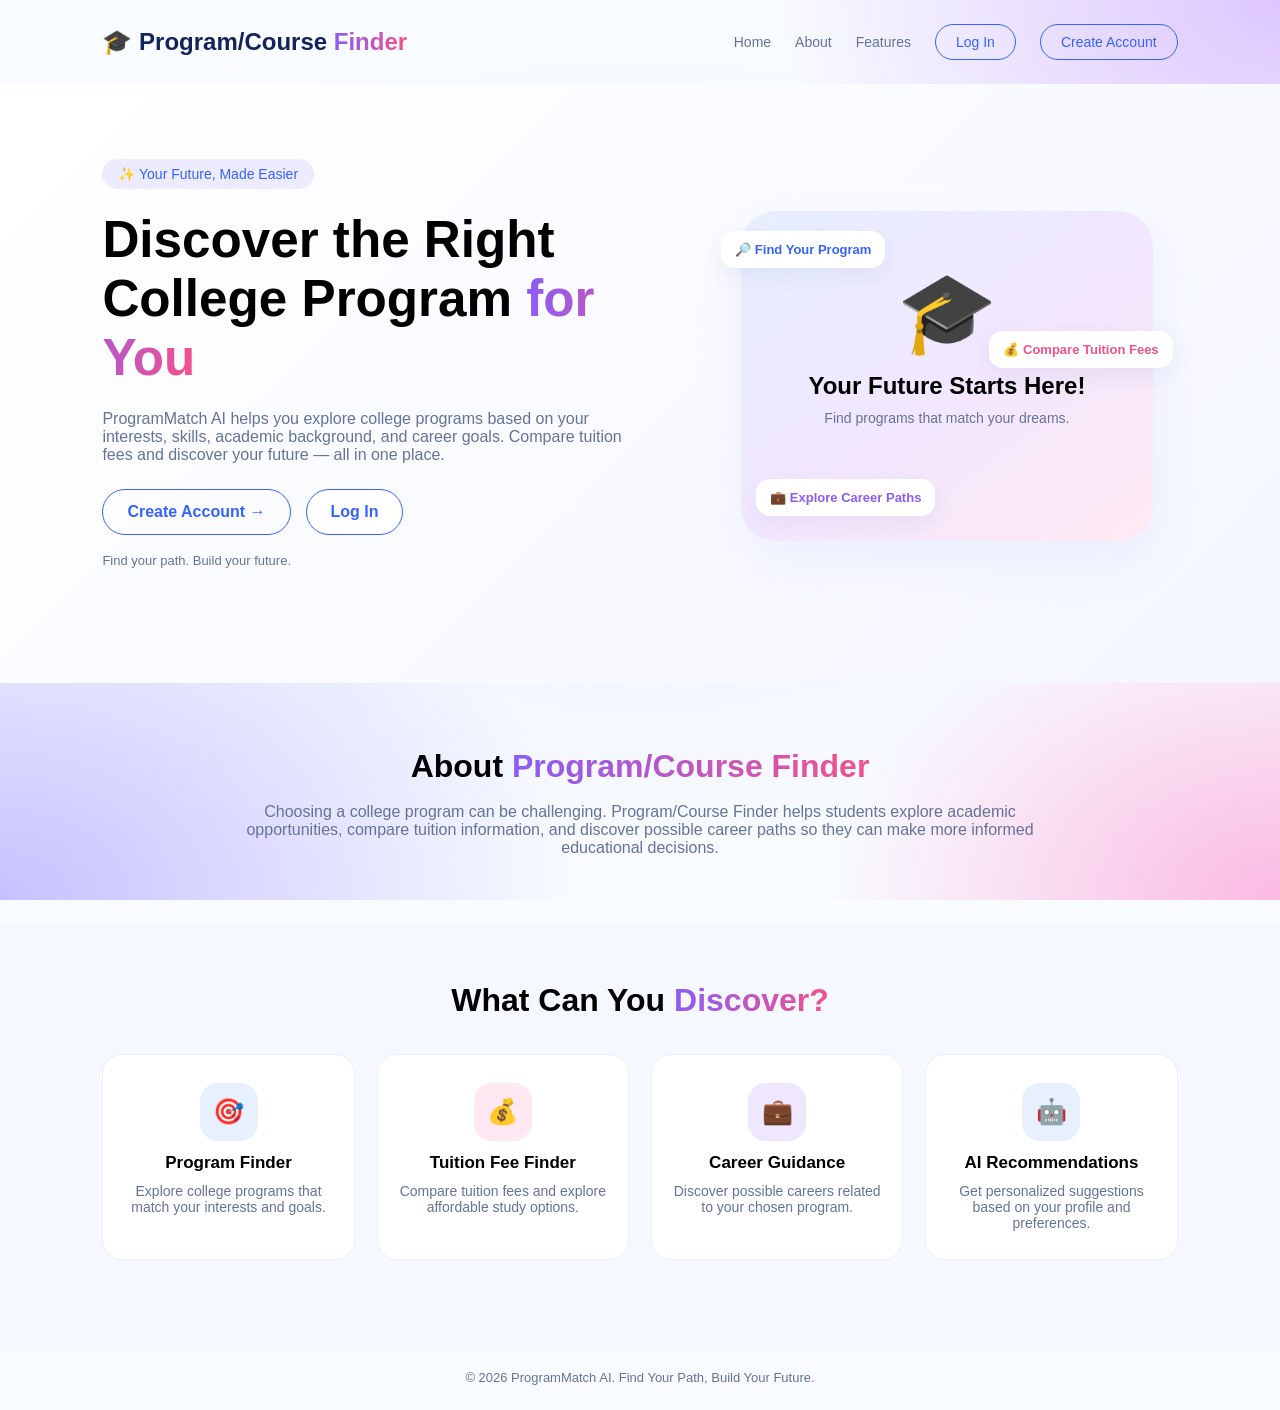
==== index.html @ a8b64239 "Initial commit: CourseHub Finder frontend" ====
<!DOCTYPE html>
<html lang="en">
<head>
    <meta charset="UTF-8">
    <meta name="viewport" content="width=device-width, initial-scale=1.0">
    <title>ProgramMatch AI | Program/Course Finder</title>

    <style>
        * {
            margin: 0;
            padding: 0;
            box-sizing: border-box;
            scroll-behavior: smooth;
        }

        :root {
            --blue: #3563ff;
            --purple: #8b5cf6;
            --pink: #f4518c;
            --dark: #14245b;
            --muted: #647397;
        }

        body {
            margin: 0;
            min-height: 100vh;
            font-family: Arial, sans-serif;

            background:
        radial-gradient(
            ellipse at 0% 100%,
            rgba(137, 123, 255, 0.45) 0%,
            transparent 32%
        ),
        radial-gradient(
            ellipse at 100% 0%,
            rgba(199, 155, 255, 0.55) 0%,
            transparent 28%
        ),
        radial-gradient(
            ellipse at 100% 100%,
            rgba(255, 105, 190, 0.45) 0%,
            transparent 25%
        ),
        radial-gradient(
            ellipse at 50% 50%,
            rgba(226, 237, 255, 0.6) 0%,
            transparent 65%
        ),
        #f8fbff;

        background-attachment: fixed;
        overflow-x: hidden;
        }

        a {
            text-decoration: none;
        }

        /* Navigation */
        .navbar {
            display: flex;
            justify-content: space-between;
            align-items: center;
            padding: 24px 8%;
            gap: 25px;
        }

        .logo {
            font-size: 24px;
            font-weight: bold;
            color: var(--dark);
        }

        .logo span,
        .gradient-text {
            background: linear-gradient(
                90deg, var(--purple), var(--pink)
            );
            -webkit-background-clip: text;
            background-clip: text;
            color: transparent;
        }

        .navbar nav {
            display: flex;
            align-items: center;
            gap: 24px;
        }

        .navbar nav a {
            color: var(--muted);
            font-size: 14px;
        }

        .navbar nav a:hover {
            color: var(--blue);
        }

        .navbar nav .login-btn {
            color: var(--blue);
            border: 1px solid var(--blue);
            padding: 9px 20px;
            border-radius: 30px;
        }

        .navbar nav .register-btn,
        .primary-btn {
            color: var(--blue);
            border: 1px solid var(--blue);
            padding: 9px 20px;
            border-radius: 30px;
        }

        /* Hero Section */
        .hero {
            display: grid;
            grid-template-columns: 1.1fr 0.9fr;
            align-items: center;
            gap: 50px;
            padding: 75px 8% 90px;
            background: linear-gradient(135deg, #fff, #f4f6ff);
        }

        .tagline {
            display: inline-block;
            padding: 7px 16px;
            border-radius: 30px;
            background: #ecebff;
            color: var(--blue);
            font-size: 14px;
            margin-bottom: 22px;
        }

        .hero h1 {
            font-size: clamp(36px, 4vw, 56px);
            line-height: 1.15;
            margin-bottom: 22px;
        }

        .hero-content > p {
            color: var(--muted);
            max-width: 550px;
            margin-bottom: 25px;
        }

        .hero-buttons {
            display: flex;
            flex-wrap: wrap;
            gap: 15px;
            margin-bottom: 18px;
        }

        .primary-btn,
        .secondary-btn {
            display: inline-block;
            padding: 13px 24px;
            border-radius: 30px;
            font-weight: bold;
            transition: 0.2s;
        }

        .primary-btn:hover,
        .secondary-btn:hover {
            transform: translateY(-3px);
        }

        .secondary-btn {
            color: var(--blue);
            border: 1px solid var(--blue);
            background: white;
        }

        .small-text {
            color: #8792ad;
            font-size: 13px;
        }

        /* Illustration Panel */
        .hero-visual {
            display: flex;
            justify-content: center;
            align-items: center;
            padding: 25px;
        }

        .illustration-card {
            position: relative;
            width: 100%;
            max-width: 420px;
            min-height: 330px;
            padding: 55px 25px;
            text-align: center;
            border-radius: 35px;
            background: linear-gradient(
                145deg, #e7efff, #f1e7ff, #ffe9f3
            );
            box-shadow: 0 20px 50px #6d83ff15;
        }

        .illustration-icon {
            font-size: 80px;
            margin-bottom: 12px;
        }

        .illustration-card h2 {
            margin-bottom: 10px;
        }

        .illustration-card p {
            color: var(--muted);
            font-size: 14px;
        }

        .floating-card {
            position: absolute;
            background: white;
            padding: 11px 14px;
            border-radius: 14px;
            font-size: 13px;
            font-weight: bold;
            box-shadow: 0 8px 25px #253b7010;
        }

        .blue-card {
            top: 20px;
            left: -20px;
            color: var(--blue);
        }

        .pink-card {
            top: 120px;
            right: -20px;
            color: var(--pink);
        }

        .purple-card {
            bottom: 25px;
            left: 15px;
            color: var(--purple);
        }

        /* About */
        .about {
            padding: 65px 8%;
            text-align: center;
        }

        .about h2,
        .features h2 {
            font-size: 32px;
            margin-bottom: 18px;
        }

        .about p {
            max-width: 800px;
            margin: auto;
            color: var(--muted);
        }

        /* Features */
        .features {
            padding: 60px 8% 85px;
            text-align: center;
            background: #f6f8ff;
        }

        .feature-grid {
            display: grid;
            grid-template-columns: repeat(4, 1fr);
            gap: 22px;
            margin-top: 35px;
        }

        .feature-card {
            background: white;
            padding: 28px 20px;
            border: 1px solid #edf0fa;
            border-radius: 20px;
            transition: 0.2s;
        }

        .feature-card:hover {
            transform: translateY(-5px);
            box-shadow: 0 12px 30px #253b7010;
        }

        .feature-icon {
            display: inline-flex;
            justify-content: center;
            align-items: center;
            width: 58px;
            height: 58px;
            border-radius: 18px;
            font-size: 25px;
            margin-bottom: 12px;
        }

        .blue-icon {
            background: #e8efff;
        }

        .pink-icon {
            background: #ffe8f2;
        }

        .purple-icon {
            background: #eee7ff;
        }

        .feature-card h3 {
            margin-bottom: 10px;
            font-size: 17px;
        }

        .feature-card p {
            color: var(--muted);
            font-size: 14px;
        }

        /* Footer */
        footer {
            text-align: center;
            padding: 25px;
            color: var(--muted);
            font-size: 13px;
        }

        /* Mobile Responsive */
        @media (max-width: 900px) {
            .navbar {
                flex-direction: column;
            }

            .navbar nav {
                flex-wrap: wrap;
                justify-content: center;
                gap: 14px;
            }

            .hero {
                grid-template-columns: 1fr;
                padding: 50px 7%;
            }

            .feature-grid {
                grid-template-columns: repeat(2, 1fr);
            }
        }

        @media (max-width: 520px) {
            .hero h1 {
                font-size: 36px;
            }

            .feature-grid {
                grid-template-columns: 1fr;
            }

            .floating-card {
                font-size: 10px;
                padding: 8px;
            }

            .blue-card {
                left: -10px;
            }

            .pink-card {
                right: -10px;
            }
        }
    </style>
</head>

<body>

    <header class="navbar">
        <a href="index.html" class="logo">
            🎓  Program/Course <span>Finder</span>
        </a>

        <nav>
            <a href="#home">Home</a>
            <a href="#about">About</a>
            <a href="#features">Features</a>
            <a href="login.html" class="login-btn">Log In</a>
            <a href="register.html" class="register-btn">
                Create Account
            </a>
        </nav>
    </header>

    <main>
        <section class="hero" id="home">

            <div class="hero-content">
                <span class="tagline">
                    ✨ Your Future, Made Easier
                </span>

                <h1>
                    Discover the Right College Program
                    <span class="gradient-text">for You</span>
                </h1>

                <p>
                    ProgramMatch AI helps you explore college programs
                    based on your interests, skills, academic background,
                    and career goals. Compare tuition fees and discover
                    your future — all in one place.
                </p>

                <div class="hero-buttons">
                    <a href="register.html" class="primary-btn">
                        Create Account →
                    </a>

                    <a href="login.html" class="secondary-btn">
                        Log In
                    </a>
                </div>

                <p class="small-text">
                    Find your path. Build your future.
                </p>
            </div>

            <div class="hero-visual">
                <div class="illustration-card">
                    <div class="illustration-icon">🎓</div>

                    <h2>Your Future Starts Here!</h2>

                    <p>
                        Find programs that match your dreams.
                    </p>

                    <div class="floating-card blue-card">
                        🔎 Find Your Program
                    </div>

                    <div class="floating-card pink-card">
                        💰 Compare Tuition Fees
                    </div>

                    <div class="floating-card purple-card">
                        💼 Explore Career Paths
                    </div>
                </div>
            </div>

        </section>

        <section class="about" id="about">
            <h2>About <span class="gradient-text">Program/Course Finder </span></h2>

            <p>
                Choosing a college program can be challenging.
                Program/Course Finder helps students explore academic
                opportunities, compare tuition information, and
                discover possible career paths so they can make
                more informed educational decisions.
            </p>
        </section>

        <section class="features" id="features">
            <h2>What Can You <span class="gradient-text">Discover?</span></h2>

            <div class="feature-grid">

                <article class="feature-card">
                    <div class="feature-icon blue-icon">🎯</div>
                    <h3>Program Finder</h3>
                    <p>
                        Explore college programs that match
                        your interests and goals.
                    </p>
                </article>

                <article class="feature-card">
                    <div class="feature-icon pink-icon">💰</div>
                    <h3>Tuition Fee Finder</h3>
                    <p>
                        Compare tuition fees and explore
                        affordable study options.
                    </p>
                </article>

                <article class="feature-card">
                    <div class="feature-icon purple-icon">💼</div>
                    <h3>Career Guidance</h3>
                    <p>
                        Discover possible careers related
                        to your chosen program.
                    </p>
                </article>

                <article class="feature-card">
                    <div class="feature-icon blue-icon">🤖</div>
                    <h3>AI Recommendations</h3>
                    <p>
                        Get personalized suggestions based
                        on your profile and preferences.
                    </p>
                </article>

            </div>
        </section>
    </main>

    <footer>
        © 2026 ProgramMatch AI. Find Your Path, Build Your Future.
    </footer>

</body>
</html>
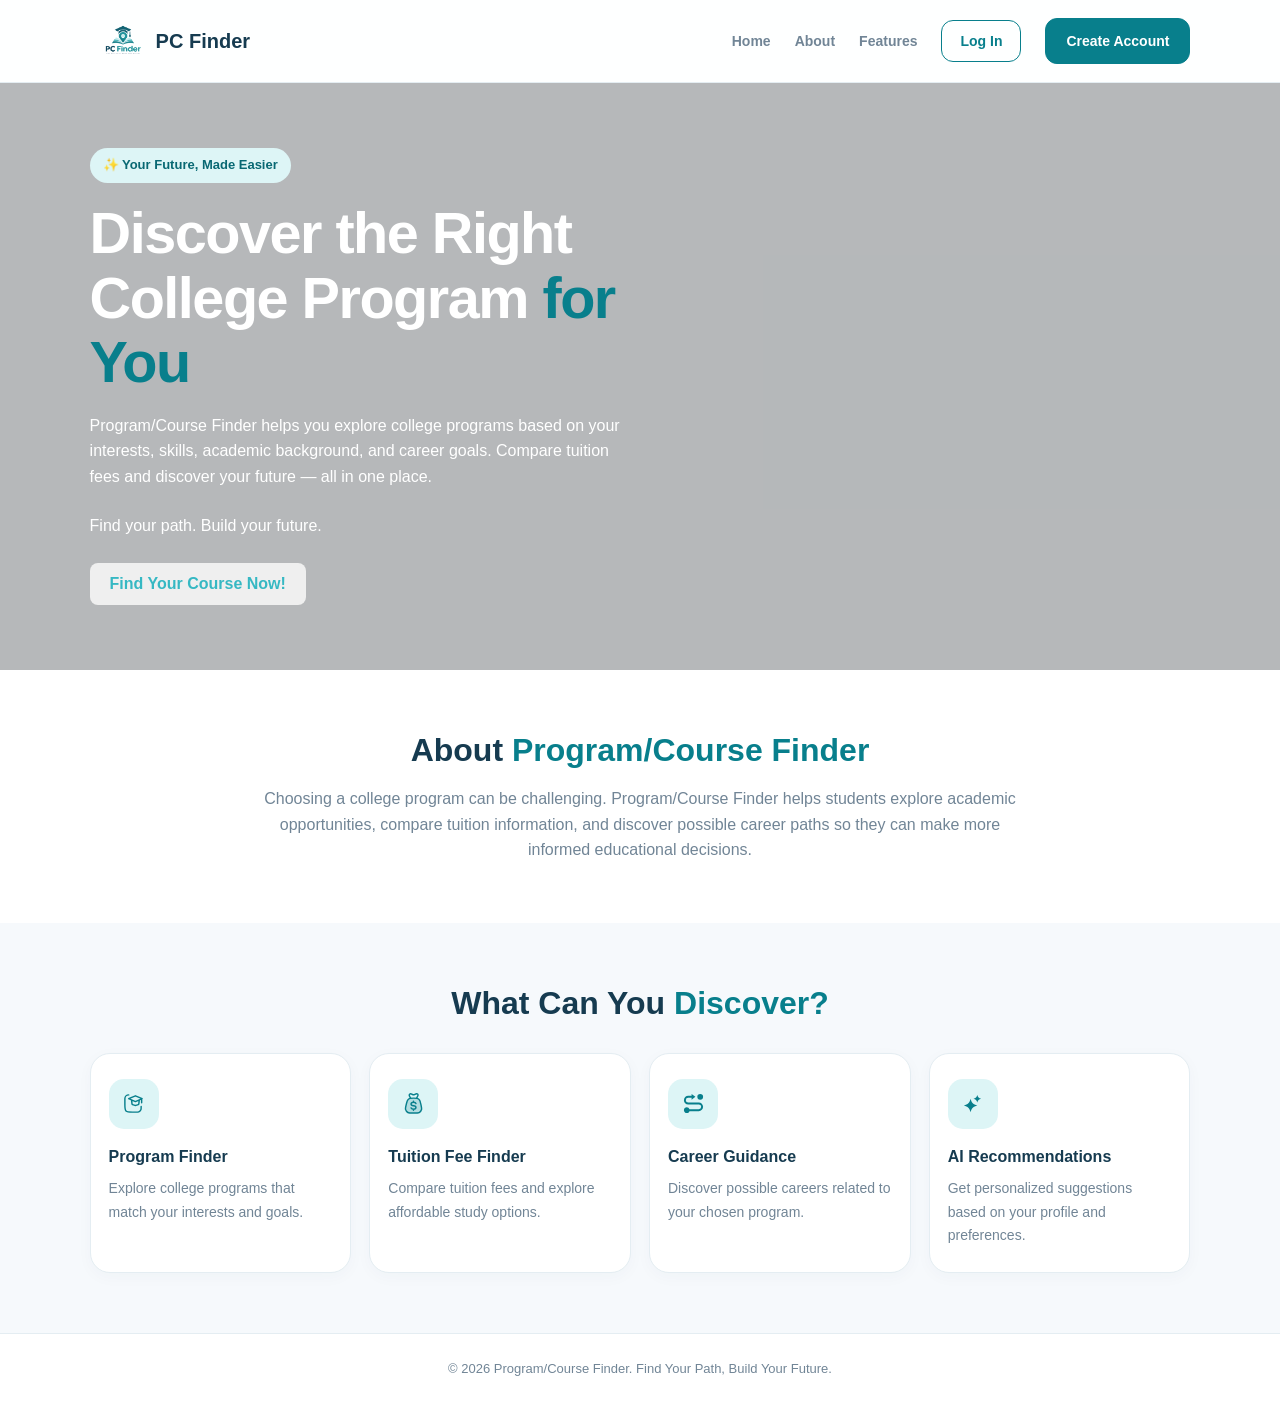
==== commit caec4c21: "dashboard" ====
--- a/index.html
+++ b/index.html
@@ -4,384 +4,21 @@
 <head>
     <meta charset="UTF-8">
     <meta name="viewport" content="width=device-width, initial-scale=1.0">
-    <title>ProgramMatch AI | Program/Course Finder</title>
-
-    <style>
-        * {
-            margin: 0;
-            padding: 0;
-            box-sizing: border-box;
-            scroll-behavior: smooth;
-        }
-
-        :root {
-            --blue: #3563ff;
-            --purple: #8b5cf6;
-            --pink: #f4518c;
-            --dark: #14245b;
-            --muted: #647397;
-        }
-
-        body {
-            margin: 0;
-            min-height: 100vh;
-            font-family: Arial, sans-serif;
-
-            background:
-        radial-gradient(
-            ellipse at 0% 100%,
-            rgba(137, 123, 255, 0.45) 0%,
-            transparent 32%
-        ),
-        radial-gradient(
-            ellipse at 100% 0%,
-            rgba(199, 155, 255, 0.55) 0%,
-            transparent 28%
-        ),
-        radial-gradient(
-            ellipse at 100% 100%,
-            rgba(255, 105, 190, 0.45) 0%,
-            transparent 25%
-        ),
-        radial-gradient(
-            ellipse at 50% 50%,
-            rgba(226, 237, 255, 0.6) 0%,
-            transparent 65%
-        ),
-        #f8fbff;
-
-        background-attachment: fixed;
-        overflow-x: hidden;
-        }
-
-        a {
-            text-decoration: none;
-        }
-
-        /* Navigation */
-        .navbar {
-            display: flex;
-            justify-content: space-between;
-            align-items: center;
-            padding: 24px 8%;
-            gap: 25px;
-        }
-
-        .logo {
-            font-size: 24px;
-            font-weight: bold;
-            color: var(--dark);
-        }
-
-        .logo span,
-        .gradient-text {
-            background: linear-gradient(
-                90deg, var(--purple), var(--pink)
-            );
-            -webkit-background-clip: text;
-            background-clip: text;
-            color: transparent;
-        }
-
-        .navbar nav {
-            display: flex;
-            align-items: center;
-            gap: 24px;
-        }
-
-        .navbar nav a {
-            color: var(--muted);
-            font-size: 14px;
-        }
-
-        .navbar nav a:hover {
-            color: var(--blue);
-        }
-
-        .navbar nav .login-btn {
-            color: var(--blue);
-            border: 1px solid var(--blue);
-            padding: 9px 20px;
-            border-radius: 30px;
-        }
-
-        .navbar nav .register-btn,
-        .primary-btn {
-            color: var(--blue);
-            border: 1px solid var(--blue);
-            padding: 9px 20px;
-            border-radius: 30px;
-        }
-
-        /* Hero Section */
-        .hero {
-            display: grid;
-            grid-template-columns: 1.1fr 0.9fr;
-            align-items: center;
-            gap: 50px;
-            padding: 75px 8% 90px;
-            background: linear-gradient(135deg, #fff, #f4f6ff);
-        }
-
-        .tagline {
-            display: inline-block;
-            padding: 7px 16px;
-            border-radius: 30px;
-            background: #ecebff;
-            color: var(--blue);
-            font-size: 14px;
-            margin-bottom: 22px;
-        }
-
-        .hero h1 {
-            font-size: clamp(36px, 4vw, 56px);
-            line-height: 1.15;
-            margin-bottom: 22px;
-        }
-
-        .hero-content > p {
-            color: var(--muted);
-            max-width: 550px;
-            margin-bottom: 25px;
-        }
-
-        .hero-buttons {
-            display: flex;
-            flex-wrap: wrap;
-            gap: 15px;
-            margin-bottom: 18px;
-        }
-
-        .primary-btn,
-        .secondary-btn {
-            display: inline-block;
-            padding: 13px 24px;
-            border-radius: 30px;
-            font-weight: bold;
-            transition: 0.2s;
-        }
-
-        .primary-btn:hover,
-        .secondary-btn:hover {
-            transform: translateY(-3px);
-        }
-
-        .secondary-btn {
-            color: var(--blue);
-            border: 1px solid var(--blue);
-            background: white;
-        }
-
-        .small-text {
-            color: #8792ad;
-            font-size: 13px;
-        }
-
-        /* Illustration Panel */
-        .hero-visual {
-            display: flex;
-            justify-content: center;
-            align-items: center;
-            padding: 25px;
-        }
-
-        .illustration-card {
-            position: relative;
-            width: 100%;
-            max-width: 420px;
-            min-height: 330px;
-            padding: 55px 25px;
-            text-align: center;
-            border-radius: 35px;
-            background: linear-gradient(
-                145deg, #e7efff, #f1e7ff, #ffe9f3
-            );
-            box-shadow: 0 20px 50px #6d83ff15;
-        }
-
-        .illustration-icon {
-            font-size: 80px;
-            margin-bottom: 12px;
-        }
-
-        .illustration-card h2 {
-            margin-bottom: 10px;
-        }
-
-        .illustration-card p {
-            color: var(--muted);
-            font-size: 14px;
-        }
-
-        .floating-card {
-            position: absolute;
-            background: white;
-            padding: 11px 14px;
-            border-radius: 14px;
-            font-size: 13px;
-            font-weight: bold;
-            box-shadow: 0 8px 25px #253b7010;
-        }
-
-        .blue-card {
-            top: 20px;
-            left: -20px;
-            color: var(--blue);
-        }
-
-        .pink-card {
-            top: 120px;
-            right: -20px;
-            color: var(--pink);
-        }
-
-        .purple-card {
-            bottom: 25px;
-            left: 15px;
-            color: var(--purple);
-        }
-
-        /* About */
-        .about {
-            padding: 65px 8%;
-            text-align: center;
-        }
-
-        .about h2,
-        .features h2 {
-            font-size: 32px;
-            margin-bottom: 18px;
-        }
-
-        .about p {
-            max-width: 800px;
-            margin: auto;
-            color: var(--muted);
-        }
-
-        /* Features */
-        .features {
-            padding: 60px 8% 85px;
-            text-align: center;
-            background: #f6f8ff;
-        }
-
-        .feature-grid {
-            display: grid;
-            grid-template-columns: repeat(4, 1fr);
-            gap: 22px;
-            margin-top: 35px;
-        }
-
-        .feature-card {
-            background: white;
-            padding: 28px 20px;
-            border: 1px solid #edf0fa;
-            border-radius: 20px;
-            transition: 0.2s;
-        }
-
-        .feature-card:hover {
-            transform: translateY(-5px);
-            box-shadow: 0 12px 30px #253b7010;
-        }
-
-        .feature-icon {
-            display: inline-flex;
-            justify-content: center;
-            align-items: center;
-            width: 58px;
-            height: 58px;
-            border-radius: 18px;
-            font-size: 25px;
-            margin-bottom: 12px;
-        }
-
-        .blue-icon {
-            background: #e8efff;
-        }
-
-        .pink-icon {
-            background: #ffe8f2;
-        }
-
-        .purple-icon {
-            background: #eee7ff;
-        }
-
-        .feature-card h3 {
-            margin-bottom: 10px;
-            font-size: 17px;
-        }
-
-        .feature-card p {
-            color: var(--muted);
-            font-size: 14px;
-        }
-
-        /* Footer */
-        footer {
-            text-align: center;
-            padding: 25px;
-            color: var(--muted);
-            font-size: 13px;
-        }
-
-        /* Mobile Responsive */
-        @media (max-width: 900px) {
-            .navbar {
-                flex-direction: column;
-            }
-
-            .navbar nav {
-                flex-wrap: wrap;
-                justify-content: center;
-                gap: 14px;
-            }
-
-            .hero {
-                grid-template-columns: 1fr;
-                padding: 50px 7%;
-            }
-
-            .feature-grid {
-                grid-template-columns: repeat(2, 1fr);
-            }
-        }
-
-        @media (max-width: 520px) {
-            .hero h1 {
-                font-size: 36px;
-            }
-
-            .feature-grid {
-                grid-template-columns: 1fr;
-            }
-
-            .floating-card {
-                font-size: 10px;
-                padding: 8px;
-            }
-
-            .blue-card {
-                left: -10px;
-            }
-
-            .pink-card {
-                right: -10px;
-            }
-        }
-    </style>
+    <title>Program/Course Finder</title>
+    <link rel="stylesheet" href="/assets/index.css"/>
 </head>
 
 <body>
 
     <header class="navbar">
         <a href="index.html" class="logo">
-            🎓  Program/Course <span>Finder</span>
-        </a>
-
-        <nav>
+            <div class="illustration-logo.png"></div>
+            </div><img src="assets/logo.png" alt="logo"  class="navbar-logo-img" 
+            > 
+            <span class="logo-text">PC Finder </span>
+            </a>
+
+        <nav class="nav-links">
             <a href="#home">Home</a>
             <a href="#about">About</a>
             <a href="#features">Features</a>
@@ -390,11 +27,40 @@
                 Create Account
             </a>
         </nav>
+        
+        
+<nav class="nav-mobile">
+    <a href="#home" class="active">
+        <span>⌂</span>
+        <small>Home</small>
+    </a>
+
+    <a href="#about">
+        <span>ⓘ</span>
+        <small>About</small>
+    </a>
+
+    <a href="#features">
+        <span>✧</span>
+        <small>Features</small>
+    </a>
+
+    <a href="login.html">
+        <span>↪</span>
+        <small>Log In</small>
+    </a>
+
+    <a href="register.html">
+        <span>＋</span>
+        <small>Register</small>
+    </a>
+</nav>
+
     </header>
 
     <main>
         <section class="hero" id="home">
-
+            <div class="hero-blender"></div>
             <div class="hero-content">
                 <span class="tagline">
                     ✨ Your Future, Made Easier
@@ -406,30 +72,27 @@
                 </h1>
 
                 <p>
-                    ProgramMatch AI helps you explore college programs
+                    Program/Course Finder helps you explore college programs
                     based on your interests, skills, academic background,
                     and career goals. Compare tuition fees and discover
                     your future — all in one place.
                 </p>
 
-                <div class="hero-buttons">
-                    <a href="register.html" class="primary-btn">
-                        Create Account →
-                    </a>
-
-                    <a href="login.html" class="secondary-btn">
-                        Log In
-                    </a>
-                </div>
+
 
                 <p class="small-text">
                     Find your path. Build your future.
                 </p>
+                <button class="cta-btn" onclick="window.location.href='register.html'">
+                    Find Your Course Now!
+                </button>
             </div>
 
-            <div class="hero-visual">
+            <!-- <div class="hero-visual">
                 <div class="illustration-card">
-                    <div class="illustration-icon">🎓</div>
+                    <div class="illustration-icon"><img src="assets/logo.png"
+     alt="logo"
+     class="logo"></div>
 
                     <h2>Your Future Starts Here!</h2>
 
@@ -437,19 +100,8 @@
                         Find programs that match your dreams.
                     </p>
 
-                    <div class="floating-card blue-card">
-                        🔎 Find Your Program
-                    </div>
-
-                    <div class="floating-card pink-card">
-                        💰 Compare Tuition Fees
-                    </div>
-
-                    <div class="floating-card purple-card">
-                        💼 Explore Career Paths
-                    </div>
                 </div>
-            </div>
+            </div> -->
 
         </section>
 
@@ -471,7 +123,16 @@
             <div class="feature-grid">
 
                 <article class="feature-card">
-                    <div class="feature-icon blue-icon">🎯</div>
+                    <div class="feature-icon blue-icon">
+                        <svg xmlns="http://www.w3.org/2000/svg" width="1em" height="1em" viewBox="0 0 24 24">
+                            <path d="M0 0h24v24H0z" fill="none" />
+                            <g fill="none" stroke="currentColor" stroke-linecap="round" stroke-linejoin="round" stroke-width="1.5">
+                                <path d="M20 15c0 1.864 0 2.796-.304 3.53a4 4 0 0 1-2.165 2.165C16.796 21 15.864 21 14 21h-3c-3.772 0-5.658 0-6.83-1.172C3 18.657 3 16.771 3 13V7a4 4 0 0 1 4-4" />
+                                <path d="m10 8.5l.434 3.969a.94.94 0 0 0 .552.753c.686.295 1.971.778 3.014.778s2.328-.483 3.014-.778a.94.94 0 0 0 .553-.753L18 8.5m2.5-1v3.77M14 4L7 7l7 3l7-3z" />
+                            </g>
+                        </svg>
+
+                    </div>
                     <h3>Program Finder</h3>
                     <p>
                         Explore college programs that match
@@ -480,7 +141,17 @@
                 </article>
 
                 <article class="feature-card">
-                    <div class="feature-icon pink-icon">💰</div>
+                    <div class="feature-icon pink-icon">
+                        <svg xmlns="http://www.w3.org/2000/svg" width="1em" height="1em" viewBox="0 0 24 24">
+                            <path d="M0 0h24v24H0z" fill="none" />
+                            <g fill="none">
+                                <path fill="currentColor" d="M11.97 22c3.05 0 4.57 0 5.64-.55A5 5 0 0 0 20.24 18c.24-1.17-.17-2.64-.98-5.58l-.18-.64c-.46-1.67-.69-2.5-1.12-3.16a5 5 0 0 0-2.65-2.02c-.75-.24-1.61-.24-3.34-.24c-1.75 0-2.63 0-3.38.24a5 5 0 0 0-2.67 2.06c-.42.66-.65 1.5-1.1 3.2l-.16.65c-.77 2.91-1.16 4.37-.9 5.54a5 5 0 0 0 2.62 3.41c1.07.54 2.58.54 5.59.54" opacity=".2" />
+                                <path stroke="currentColor" stroke-linecap="round" stroke-linejoin="round" stroke-width="1.5" d="M12.08 22c3.14 0 4.71 0 5.82-.6a5 5 0 0 0 2.48-3.14c.31-1.22-.06-2.75-.8-5.8l-.06-.25c-.47-1.93-.7-2.9-1.2-3.64a5 5 0 0 0-2.42-1.9c-.84-.31-1.83-.31-3.82-.31c-1.95 0-2.92 0-3.75.3a5 5 0 0 0-2.4 1.85c-.5.72-.75 1.67-1.25 3.55l-.07.25c-.81 3.1-1.22 4.64-.92 5.88a5 5 0 0 0 2.47 3.2c1.12.61 2.72.61 5.92.61" />
+                                <path stroke="currentColor" stroke-linecap="round" stroke-linejoin="round" stroke-width="1.5" d="m15.33 6.36l.54-1.1c.55-1.08.82-1.63.83-1.94a1.5 1.5 0 0 0-1.55-1.57c-.32.01-.88.29-2 .84l-.5.23a2 2 0 0 1-1.3 0l-.48-.23c-.92-.46-1.39-.7-1.65-.72a1.5 1.5 0 0 0-1.66 1.69c.04.26.28.72.76 1.63l.61 1.17m5.63 5.58c-.22-.7-1.28-1.24-2.52-1.24c-1.25 0-2.6.47-2.6 1.88c0 3.04 5.12.7 5.12 3.53c0 1.3-1.25 1.8-2.52 1.8s-2.2-.55-2.6-1.27M11.98 19v-.97m0-7.49V9.6" />
+                            </g>
+                        </svg>
+
+                    </div>
                     <h3>Tuition Fee Finder</h3>
                     <p>
                         Compare tuition fees and explore
@@ -489,7 +160,13 @@
                 </article>
 
                 <article class="feature-card">
-                    <div class="feature-icon purple-icon">💼</div>
+                    <div class="feature-icon purple-icon">
+                        <svg xmlns="http://www.w3.org/2000/svg" width="1em" height="1em" viewBox="0 0 24 24">
+                            <path d="M0 0h24v24H0z" fill="none" />
+                            <path fill="currentColor" d="M17.5 11h-11a2.5 2.5 0 0 1 0-5H10v2l4-3l-4-3v2H6.5C4.02 4 2 6.02 2 8.5S4.02 13 6.5 13h11a2.5 2.5 0 0 1 0 5H7.82A2.99 2.99 0 0 0 5 16c-1.65 0-3 1.35-3 3s1.35 3 3 3c1.3 0 2.4-.84 2.82-2h9.68c2.48 0 4.5-2.02 4.5-4.5S19.98 11 17.5 11M19 2a3 3 0 1 0 0 6a3 3 0 1 0 0-6" />
+                        </svg>
+
+                    </div>
                     <h3>Career Guidance</h3>
                     <p>
                         Discover possible careers related
@@ -498,7 +175,13 @@
                 </article>
 
                 <article class="feature-card">
-                    <div class="feature-icon blue-icon">🤖</div>
+                    <div class="feature-icon blue-icon">
+                        <svg xmlns="http://www.w3.org/2000/svg" width="1em" height="1em" viewBox="0 0 48 48">
+                            <path d="M0 0h48v48H0z" fill="none" />
+                            <path fill="currentColor" d="M34 6c-1.368 4.944-3.13 6.633-8 8c4.87 1.367 6.632 3.056 8 8c1.368-4.944 3.13-6.633 8-8c-4.87-1.367-6.632-3.056-8-8m-14 8c-2.395 8.651-5.476 11.608-14 14c8.524 2.392 11.605 5.349 14 14c2.395-8.651 5.476-11.608 14-14c-8.524-2.392-11.605-5.349-14-14" />
+                        </svg>
+
+                    </div>
                     <h3>AI Recommendations</h3>
                     <p>
                         Get personalized suggestions based
@@ -511,7 +194,7 @@
     </main>
 
     <footer>
-        © 2026 ProgramMatch AI. Find Your Path, Build Your Future.
+        © 2026 Program/Course Finder. Find Your Path, Build Your Future.
     </footer>
 
 </body>
--- a/assets/index.css
+++ b/assets/index.css
@@ -0,0 +1,870 @@
+:root {
+
+    --primary: #087f8c;
+    --primary-dark: #086873;
+    --primary-light: #ddf5f6;
+    --accent: #36b8c3;
+    --background: #f6f9fc;
+    --surface: #ffffff;
+    --dark: #163b50;
+    --muted: #718596;
+    --border: #e4edf2;
+    --shadow: 0 8px 28px rgba(22, 59, 80, 0.07);
+    --radius: 20px;
+
+}
+
+
+* {
+    margin: 0;
+    padding: 0;
+    box-sizing: border-box;
+    scroll-behavior: smooth;
+}
+
+
+
+html {
+    scroll-padding-top: 90px;
+}
+
+
+
+body {
+    min-height: 100vh;
+    font-family: Arial, Helvetica, sans-serif;
+    background: var(--background);
+    color: var(--dark);
+    overflow-x: hidden;
+    line-height: 1.6;
+}
+
+
+a {
+    color: inherit;
+    text-decoration: none;
+}
+
+
+img {
+    display: block;
+    max-width: 100%;
+}
+
+
+
+input {
+    font: inherit;
+}
+
+
+
+/* NAVBAR */
+
+
+.navbar {
+    display: flex;
+    justify-content: space-between;
+    align-items: center;
+    gap: 24px;
+    padding: 18px 7%;
+    background: rgba(255, 255, 255, 0.94);
+    border-bottom: 1px solid var(--border);
+}
+
+
+.navbar .logo {
+    display: inline-flex;
+    align-items: center;
+    gap: 10px;
+    flex-shrink: 0;
+    white-space: nowrap;
+    color: var(--dark);
+    font-size: 20px;
+    font-weight: 750;
+}
+
+
+.navbar-logo-img {
+    width: 46px;
+    height: 46px;
+    object-fit: contain;
+    flex-shrink: 0;
+}
+
+
+.logo-text {
+    display: inline-flex;
+    align-items: center;
+    gap: 5px;
+    white-space: nowrap;
+}
+
+
+.gradient-text {
+    color: var(--primary);
+    background: none;
+}
+
+
+.nav-links {
+    display: flex;
+    align-items: center;
+    gap: 24px;
+}
+
+
+.nav-links a {
+    color: var(--muted);
+    font-size: 14px;
+    font-weight: 600;
+    transition: color 0.2s;
+}
+
+.nav-links a:hover {
+    color: var(--primary);
+}
+
+
+.navbar nav .login-btn {
+    padding: 9px 18px;
+    color: var(--primary);
+    border: 1px solid var(--primary);
+    border-radius: 12px;
+
+}
+
+
+.navbar nav .register-btn,
+.primary-btn {
+    display: inline-flex;
+    justify-content: center;
+    align-items: center;
+    padding: 11px 20px;
+    color: white;
+    background: var(--primary);
+    border: 1px solid var(--primary);
+    border-radius: 12px;
+    font-weight: 700;
+    transition: 0.2s;
+}
+
+
+
+.navbar nav .register-btn:hover,
+.primary-btn:hover {
+    background: var(--primary-dark);
+    transform: translateY(-2px);
+}
+
+
+/*  HERO SECTION  */
+.hero-blender{
+    width: 100%;
+    height: 100%;
+    background-color: rgba(0, 0, 0, 0.264);
+    position: absolute;
+    z-index: 1;
+    top: 0;
+}
+
+.cta-btn{
+    color:var(--accent);
+    padding: 12px 20px;
+    border-radius: 8px;
+    outline:none;
+    border:none;
+    font-weight: 600;
+    font-size: 16px;
+    cursor: pointer;
+}
+
+
+.hero {
+    display: grid;
+    grid-template-columns: 1.05fr 0.95fr;
+    align-items: center;
+    gap: 45px;
+    padding: 65px 7%;
+    background: url("https://images.pexels.com/photos/7972311/pexels-photo-7972311.jpeg?cs=srgb&dl=pexels-george-pak-7972311.jpg&fm=jpg") no-repeat center center/cover;
+    position: relative;
+    z-index: 10;
+}
+
+
+.hero-content {
+    min-width: 0;
+}
+
+
+.tagline {
+    display: inline-block;
+    padding: 7px 13px;
+    margin-bottom: 18px;
+    color: var(--primary-dark);
+    background: var(--primary-light);
+    border-radius: 30px;
+    font-size: 13px;
+    font-weight: 700;
+    
+}
+
+.hero-content ,.hero-visual{
+    position: relative;
+    z-index: 10;
+}
+.hero h1 {
+    margin-bottom: 18px;
+    color: white;
+    font-size: clamp(34px, 4.5vw, 58px);
+    line-height: 1.12;
+    letter-spacing: -1.5px;
+}
+
+
+.hero-content > p {
+    max-width: 540px;
+    margin-bottom: 24px;
+    color: white;
+    font-size: 16px;
+}
+
+
+.hero-buttons {
+    display: flex;
+    flex-wrap: wrap;
+    gap: 12px;
+    margin-bottom: 18px;
+}
+
+
+.secondary-btn {
+    min-height: 44px;
+    padding: 12px 21px;
+    border-radius: 12px;
+    font-weight: 700;
+    transition: 0.2s;
+}
+
+
+.secondary-btn {
+    display: inline-flex;
+    justify-content: center;
+    align-items: center;
+    color: var(--primary);
+    background: white;
+    border: 1px solid var(--border);
+}
+
+
+.secondary-btn:hover {
+    border-color: var(--primary);
+    transform: translateY(-2px);
+}
+
+
+.small-text {
+    color: var(--muted);
+    font-size: 13px;
+}
+
+
+
+/* HERO ILLUSTRATION  */
+
+
+
+.hero-visual {
+    display: flex;
+    justify-content: center;
+    align-items: center;
+    min-width: 0;
+    padding: 20px;
+}
+
+
+.illustration-card {
+    position: relative;
+    width: 100%;
+    max-width: 440px;
+    min-height: 310px;
+    display: flex;
+    flex-direction: column;
+    justify-content: center;
+    align-items: center;
+    padding: 38px 25px;
+    text-align: center;
+    border: 1px solid #d8eef0;
+    border-radius: 26px;
+    background: linear-gradient(145deg, #e0f7f8, #f4fbfc);
+    box-shadow: var(--shadow);
+}
+
+
+
+.illustration-icon {
+    margin-bottom: 12px;
+    color: var(--primary);
+    font-size: 70px;
+}
+
+
+.illustration-card h2 {
+    margin-bottom: 8px;
+    color: var(--dark);
+}
+
+
+
+.illustration-card p {
+    color: var(--muted);
+    font-size: 14px;
+}
+
+
+
+.floating-card {
+    position: absolute;
+    padding: 10px 13px;
+    color: var(--primary-dark);
+    background: white;
+    border: 1px solid var(--border);
+    border-radius: 12px;
+    box-shadow: var(--shadow);
+    font-size: 12px;
+    font-weight: 700;
+}
+
+
+
+.blue-card {
+    top: 18px;
+    left: -12px;
+    color: var(--primary);
+}
+
+
+
+.pink-card {
+    top: 115px;
+    right: -12px;
+    color: var(--primary-dark);
+}
+
+
+
+.purple-card {
+    bottom: 20px;
+    left: 12px;
+    color: var(--primary);
+}
+
+
+
+/*  ABOUT SECTION  */
+
+
+
+.about {
+    padding: 60px 7%;
+    text-align: center;
+    background: var(--surface);
+}
+
+
+.about h2,
+.features h2 {
+    margin-bottom: 16px;
+    color: var(--dark);
+    font-size: clamp(25px, 3vw, 32px);
+    line-height: 1.25;
+}
+
+
+.about p {
+    max-width: 780px;
+    margin: 0 auto;
+    color: var(--muted);
+}
+
+
+/*  FEATURES  */
+
+
+
+.features {
+    padding: 60px 7%;
+    text-align: center;
+    background: var(--background);
+}
+
+
+
+.feature-grid {
+    display: grid;
+    grid-template-columns: repeat(4, minmax(0, 1fr));
+    gap: 18px;
+    margin-top: 30px;
+}
+
+
+
+.feature-card {
+    min-width: 0;
+    padding: 25px 18px;
+    text-align: left;
+    background: var(--surface);
+    border: 1px solid var(--border);
+    border-radius: var(--radius);
+    box-shadow: 0 4px 16px rgba(22, 59, 80, 0.03);
+    transition: 0.2s;
+}
+
+
+
+.feature-card:hover {
+    transform: translateY(-4px);
+    box-shadow: var(--shadow);
+}
+
+
+
+.feature-icon {
+    display: inline-flex;
+    justify-content: center;
+    align-items: center;
+    width: 50px;
+    height: 50px;
+    margin-bottom: 15px;
+    color: var(--primary);
+    background: var(--primary-light);
+    border-radius: 15px;
+    font-size: 23px;
+
+}
+
+
+
+.blue-icon,
+.pink-icon,
+.purple-icon {
+
+    color: var(--primary);
+    background: var(--primary-light);
+
+}
+
+
+.feature-card h3 {
+    margin-bottom: 8px;
+    color: var(--dark);
+    font-size: 16px;
+}
+
+
+.feature-card p {
+    color: var(--muted);
+    font-size: 14px;
+    line-height: 1.65;
+}
+
+
+
+/*  FOOTER  */
+
+
+
+footer {
+    padding: 25px 7%;
+    text-align: center;
+    color: var(--muted);
+    background: white;
+    border-top: 1px solid var(--border);
+    font-size: 13px;
+}
+
+
+
+.nav-mobile {
+    display: none;
+}
+
+
+
+/* Tablets and mobile phones */
+
+@media screen and (max-width: 767px) {
+
+
+    *,
+
+    *::before,
+    *::after {
+
+        box-sizing: border-box;
+
+    }
+
+
+
+    html {
+        width: 100%;
+        max-width: 100%;
+        overflow-x: clip;
+    }
+
+
+
+    body {
+        width: 100%;
+        max-width: 100%;
+        margin: 0;
+        overflow-x: clip;
+        padding-bottom: 0;
+    }
+
+
+
+    img {
+        max-width: 100%;
+        height: auto;
+    }
+
+
+
+    /* HEADER AND LOGO */
+
+    .navbar {
+        width: 100%;
+        padding: 12px 16px;
+        display: flex;
+        flex-direction: row;
+        align-items: center;
+        justify-content: space-between;
+        flex-wrap: wrap;
+        gap: 10px;
+    }
+
+
+
+    .navbar .logo {
+        display: flex;
+        align-items: center;
+        gap: 8px;
+        width: auto;
+        max-width: 100%;
+        flex-shrink: 1;
+        white-space: normal;
+        text-decoration: none;
+        position: sticky;
+    }
+
+
+
+    .navbar-logo-img {
+        width: 36px;
+        height: 36px;
+        object-fit: contain;
+        flex-shrink: 0;
+    }
+
+
+
+    .logo-text {
+        font-size: clamp(12px, 3.8vw, 16px);
+        white-space: normal;
+    }
+
+
+
+    /* HIDE DESKTOP LINKS ON MOBILE */
+
+    .navbar .nav-links {
+        display: none;
+    }
+
+
+
+    /* HERO SECTION */
+
+    .hero {
+        width: 100%;
+        max-width: 100%;
+        display: flex;
+        flex-direction: column;
+        align-items: stretch;
+        gap: 24px;
+        padding: 32px 18px;
+    }
+
+
+
+    .hero > * {
+        min-width: 0;
+        max-width: 100%;
+    }
+
+
+
+    .hero h1 {
+        font-size: clamp(28px, 8vw, 38px);
+        line-height: 1.2;
+        overflow-wrap: anywhere;
+    }
+
+
+
+    .hero p {
+        font-size: 15px;
+        line-height: 1.7;
+        overflow-wrap: anywhere;
+    }
+
+
+
+    .hero-buttons {
+        display: flex;
+        flex-wrap: wrap;
+        gap: 12px;
+        width: 100%;
+    }
+
+
+
+    .hero-buttons a,
+
+    .hero-buttons button {
+        max-width: 100%;
+    }
+
+
+
+    /* ILLUSTRATION OR HERO CARD */
+
+    .hero-illustration,
+
+    .illustration-card {
+        width: 100%;
+        max-width: 100%;
+        min-width: 0;
+    }
+
+
+
+    /* FLOATING CARDS */
+
+    .floating-card {
+        max-width: calc(100% - 12px);
+        font-size: 12px;
+    }
+
+
+
+    /* ABOUT AND FEATURES */
+
+    .about,
+
+    .features {
+        width: 100%;
+        max-width: 100%;
+        padding: 30px 18px;
+    }
+
+
+
+    .about h2,
+
+    .features h2 {
+        font-size: clamp(22px, 6vw, 30px);
+        line-height: 1.3;
+        overflow-wrap: anywhere;
+    }
+
+
+
+    /* FEATURE GRID */
+
+    .feature-grid {
+        display: grid;
+        grid-template-columns: repeat(2, minmax(0, 1fr));
+        gap: 12px;
+        width: 100%;
+    }
+
+
+
+    .feature-card {
+        width: 100%;
+        min-width: 0;
+        padding: 16px 12px;
+        overflow-wrap: anywhere;
+    }
+
+
+
+    .feature-card h3 {
+
+        font-size: 15px;
+        line-height: 1.4;
+
+    }
+
+
+
+    .feature-card p {
+        font-size: 13px;
+        line-height: 1.6;
+    }
+
+
+
+    /* FOOTER */
+
+    footer {
+
+        width: 100%;
+        max-width: 100%;
+        padding: 22px 16px;
+        text-align: center;
+        overflow-wrap: anywhere;
+
+    }
+
+
+
+    /* FIXED BOTTOM NAVIGATION */
+
+    .navbar .nav-mobile {
+        display: flex;
+        position: fixed;
+        left: 0;
+        right: 0;
+        bottom: 0;
+        width: 100%;
+        max-width: 100%;
+        justify-content: space-around;
+        align-items: center;
+        gap: 0;
+        margin: 0;
+        padding: 8px 4px;
+        padding-bottom: max(8px, env(safe-area-inset-bottom));
+        background: #ffffff;
+        border-top: 1px solid #e4edf2;
+        box-shadow: 0 -3px 12px rgba(20, 36, 91, 0.06);
+        z-index: 9999;
+    }
+
+
+
+    .nav-mobile a {
+        display: flex;
+        flex: 1;
+        min-width: 0;
+        flex-direction: column;
+        align-items: center;
+        justify-content: center;
+        gap: 4px;
+        padding: 5px 2px;
+        color: #718596;
+        font-size: 11px;
+        line-height: 1.3;
+        text-decoration: none;
+        white-space: nowrap;
+    }
+
+
+
+    .nav-mobile a span {
+        font-size: 20px;
+        line-height: 1.2;
+    }
+
+
+
+    .nav-mobile a.active {
+        color: #087f8c;
+        font-weight: 700;
+    }
+
+
+
+    /* Prevent page content from hiding behind bottom bar */
+
+    body:has(.nav-mobile) {
+        padding-bottom: 75px;
+    }
+
+}
+
+
+
+/* SMALL IPHONES */
+
+@media screen and (max-width: 390px) {
+
+
+
+    .navbar {
+        padding: 10px 12px;
+    }
+
+
+
+    .hero {
+        padding: 26px 14px;
+    }
+
+
+
+    .about,
+
+    .features {
+        padding: 26px 14px;
+    }
+
+
+
+    .feature-grid {
+        gap: 10px;
+    }
+
+
+
+    .feature-card {
+        padding: 13px 9px;
+    }
+
+
+
+    .nav-mobile a {
+        font-size: 10px;
+    }
+
+}
+
+
+
+/* VERY SMALL PHONES */
+
+@media screen and (max-width: 320px) {
+    .feature-grid {
+        grid-template-columns: 1fr;
+    }
+
+
+
+    .hero h1 {
+        font-size: 27px;
+    }
+
+
+
+    .nav-mobile a span {
+        font-size: 18px;
+    }
+
+}
+
+
+
+
